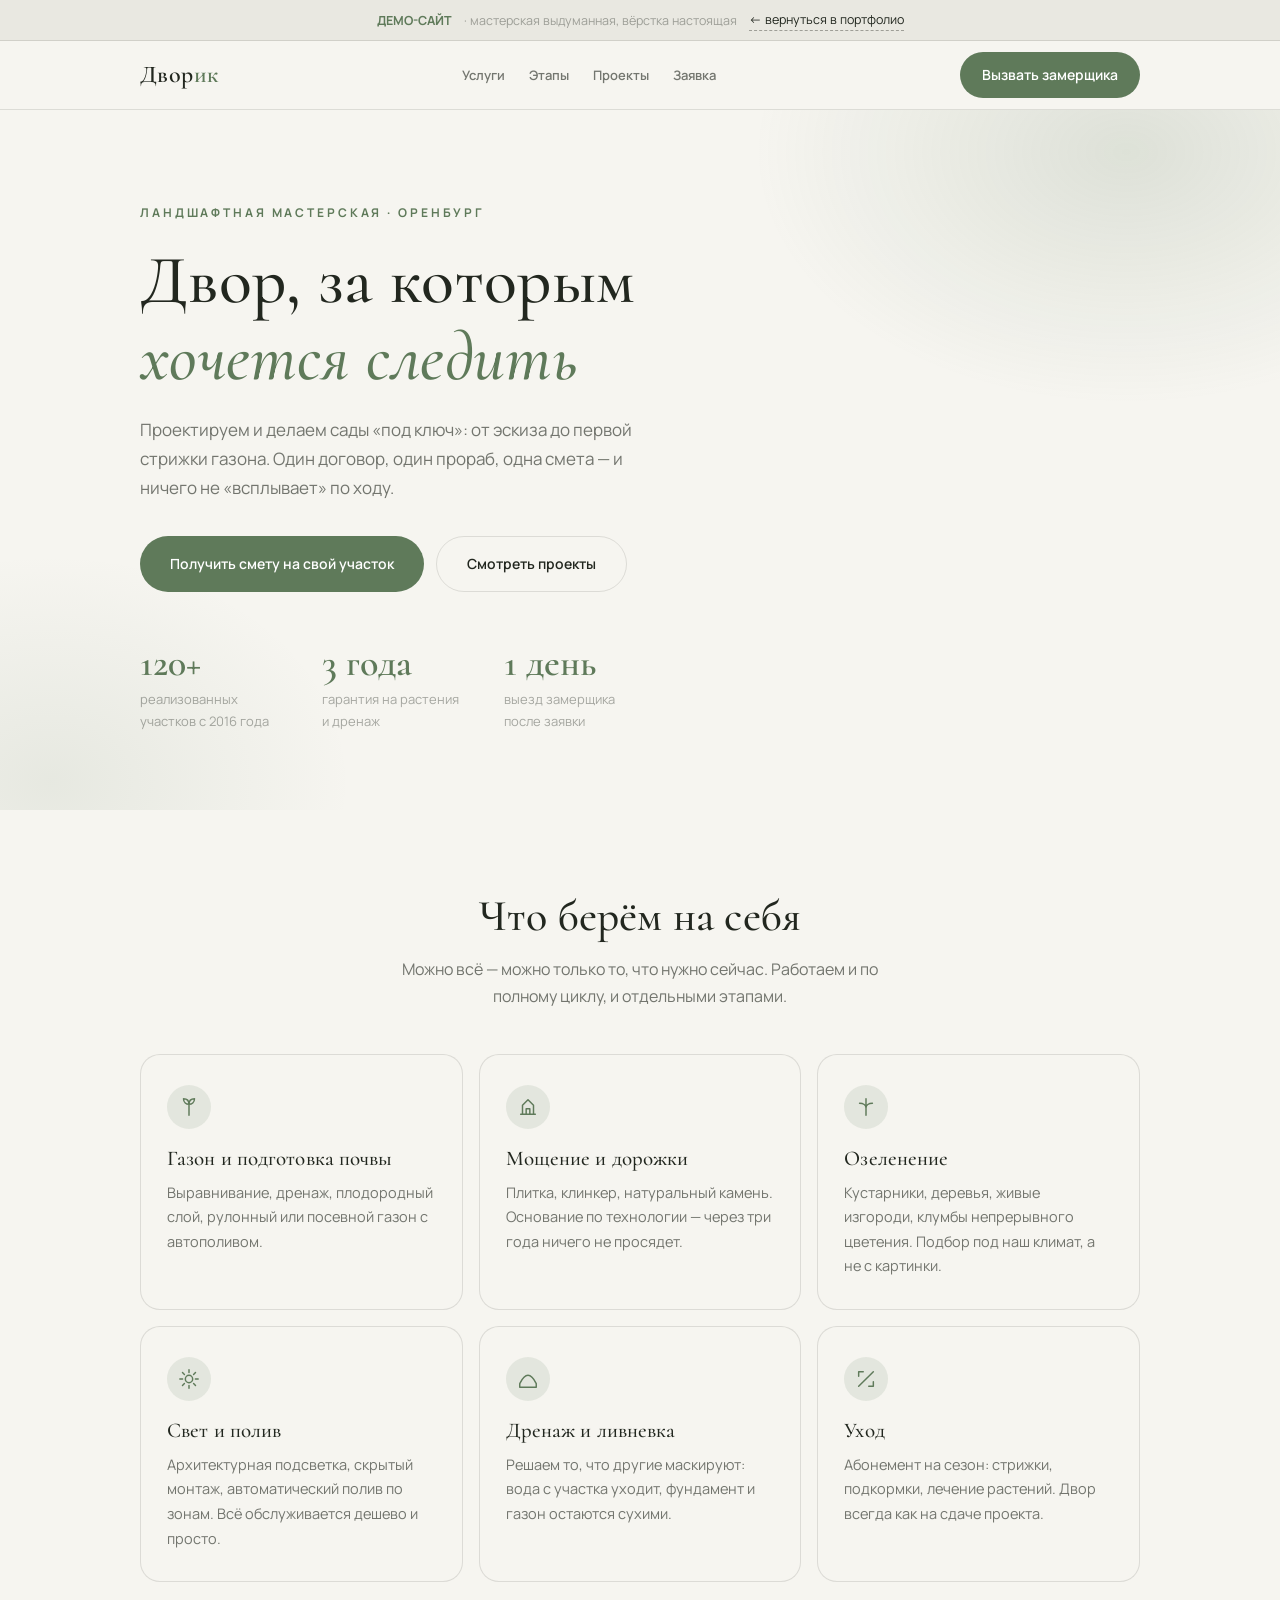
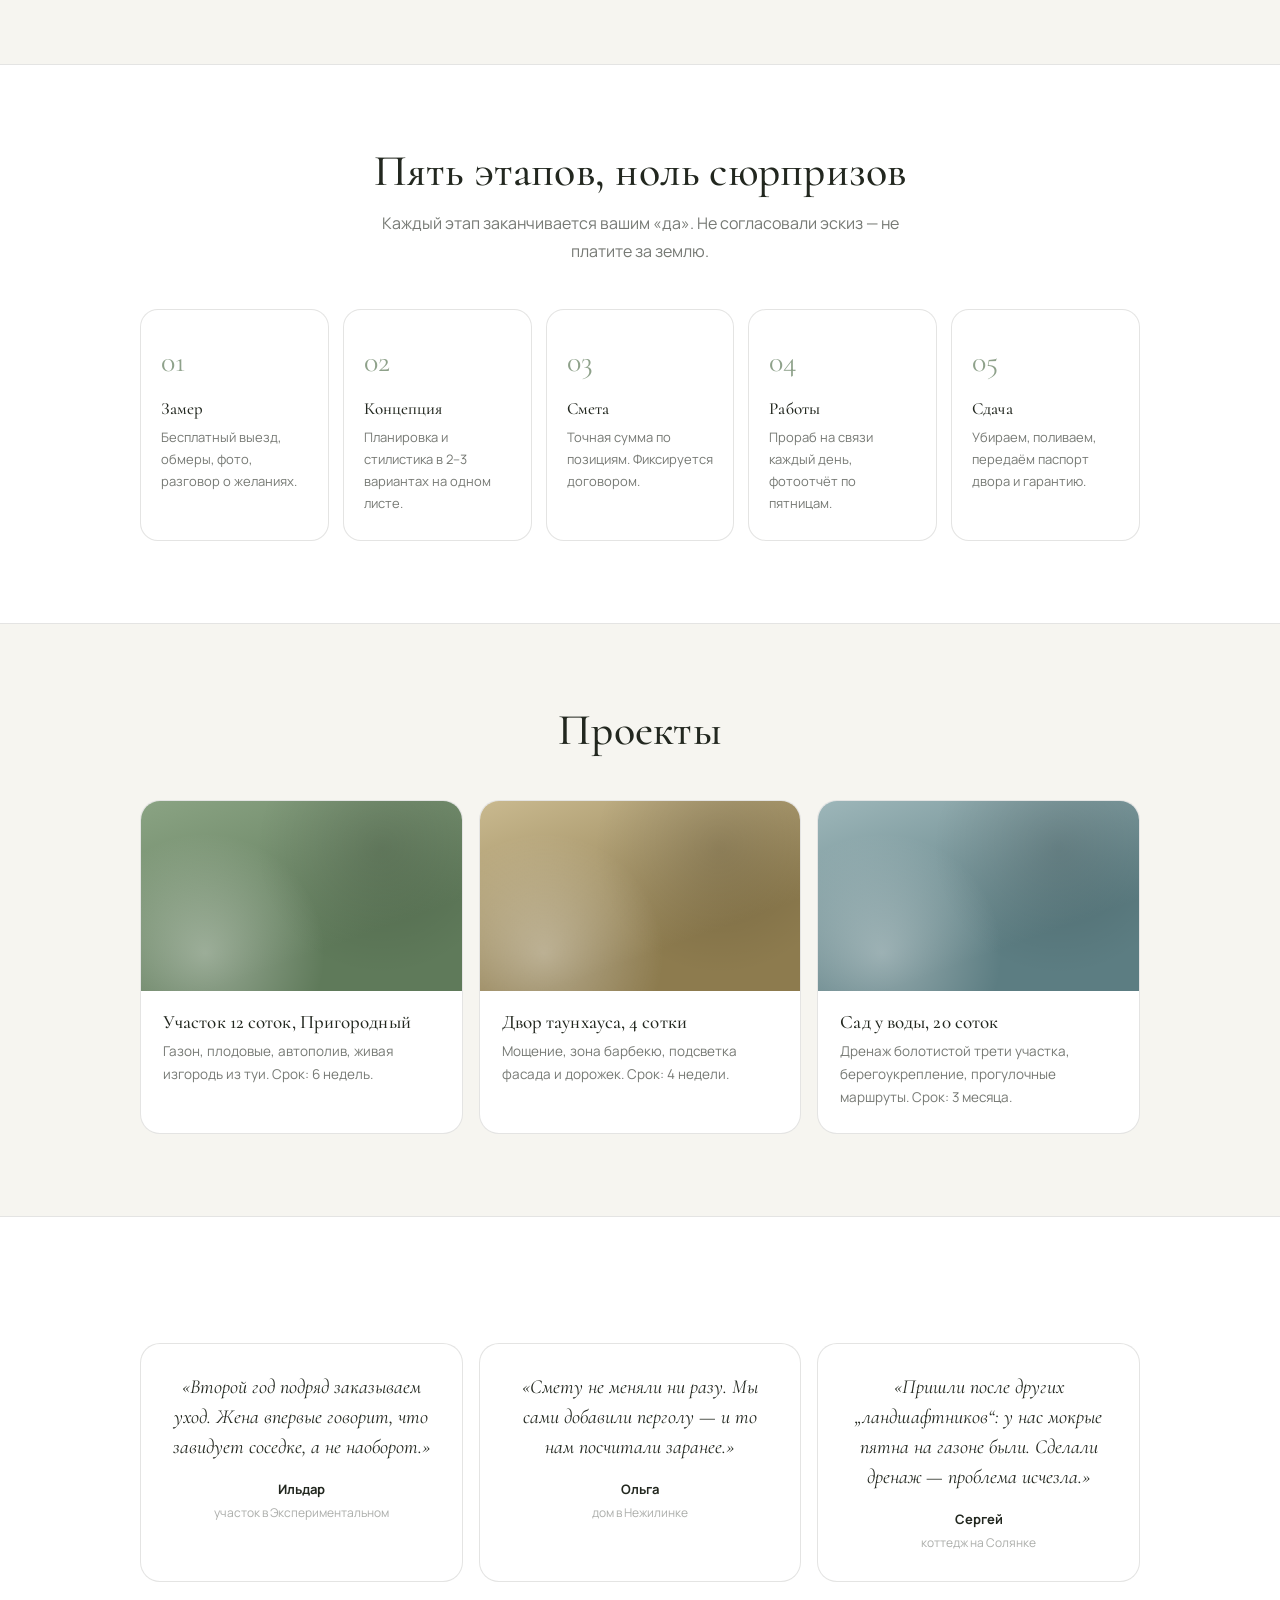
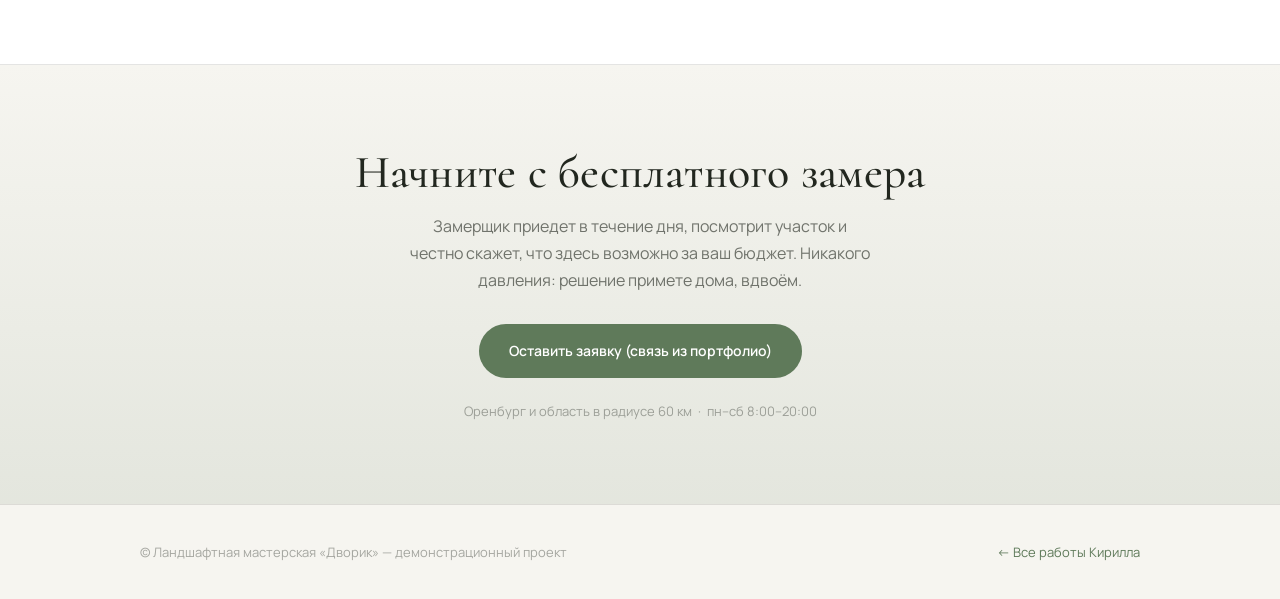
==== works/dvorik.html @ d79b5a05 "task snapshot 0f3f979b-32a8-49d9-9d72-2522999ba7c5" ====
<!DOCTYPE html>
<html lang="ru">
<head>
<meta charset="UTF-8">
<meta name="viewport" content="width=device-width, initial-scale=1, viewport-fit=cover">
<title>Ландшафтная мастерская «Дворик» — живое демо сайта | Кирилл Лукьяненко</title>
<meta name="robots" content="noindex, nofollow">
<link rel="icon" href="data:image/svg+xml,%3Csvg xmlns='http://www.w3.org/2000/svg' viewBox='0 0 64 64'%3E%3Crect width='64' height='64' rx='16' fill='%23f4f3ee'/%3E%3Ctext x='32' y='45' font-family='Georgia,serif' font-size='34' fill='%235f7a5a' text-anchor='middle'%3EД%3C/text%3E%3C/svg%3E">
<link rel="preconnect" href="https://fonts.googleapis.com">
<link rel="preconnect" href="https://fonts.gstatic.com" crossorigin>
<link href="https://fonts.googleapis.com/css2?family=Cormorant:wght@400;500;600&family=Manrope:wght@400;500;600;700&display=swap" rel="stylesheet">
<style>
:root{
  --bg:#f6f5f0; --bg2:#ffffff; --ink:#22271f; --mut:rgba(34,39,31,.62); --mut2:rgba(34,39,31,.38);
  --line:rgba(34,39,31,.12); --acc:#5f7a5a; --acc-d:#ffffff;
  --f-h:"Cormorant",Georgia,serif; --f-b:"Manrope",system-ui,sans-serif;
}
*,*::before,*::after{box-sizing:border-box}
html{scroll-behavior:smooth}
body{margin:0;background:var(--bg);color:var(--ink);font:16px/1.7 var(--f-b);-webkit-font-smoothing:antialiased;overflow-x:clip}
img,svg{display:block;max-width:100%}
a{color:inherit;text-decoration:none}
h1,h2,h3{margin:0;font-family:var(--f-h);font-weight:500;line-height:1.12;letter-spacing:.005em}
p{margin:0}
.wrap{max-width:1040px;margin:0 auto;padding:0 20px}
.demo-bar{position:sticky;top:0;z-index:50;display:flex;align-items:center;justify-content:center;gap:12px;flex-wrap:wrap;
  padding:9px 16px;background:#e9e8e1;border-bottom:1px solid var(--line);font-size:12.5px;color:var(--mut2)}
.demo-bar b{color:var(--acc);font-weight:700}
.demo-bar a{color:var(--ink);border-bottom:1px dashed var(--mut2)}
.demo-bar a:hover{color:var(--acc);border-color:var(--acc)}
.hdr{position:sticky;top:37px;z-index:40;background:rgba(246,245,240,.86);backdrop-filter:blur(14px);border-bottom:1px solid var(--line)}
.hdr-in{display:flex;align-items:center;justify-content:space-between;gap:16px;height:68px}
.logo{font-family:var(--f-h);font-size:24px;font-weight:600;letter-spacing:.02em}
.logo span{color:var(--acc)}
.hdr nav{display:flex;gap:24px;font-size:13px;font-weight:600;color:var(--mut)}
.hdr nav a{transition:color .2s}.hdr nav a:hover{color:var(--acc)}
.btn{display:inline-flex;align-items:center;justify-content:center;gap:8px;border-radius:100px;padding:15px 30px;font-weight:600;font-size:14px;
  transition:transform .2s,box-shadow .2s,background .2s,border-color .2s,color .2s}
.btn-acc{background:var(--acc);color:var(--acc-d)}
.btn-acc:hover{transform:translateY(-2px);box-shadow:0 16px 36px -16px rgba(95,122,90,.6)}
.btn-out{border:1px solid var(--line);color:var(--ink);background:transparent}
.btn-out:hover{border-color:var(--acc);color:var(--acc)}
.hero{padding:88px 0 78px;position:relative;overflow:hidden;
  background:radial-gradient(620px 420px at 88% 6%,rgba(95,122,90,.16),transparent 60%),
             radial-gradient(500px 380px at 4% 96%,rgba(95,122,90,.10),transparent 60%)}
.hero .kicker{font-size:12px;letter-spacing:.24em;text-transform:uppercase;color:var(--acc);font-weight:700}
.hero h1{font-size:clamp(36px,6.6vw,68px);margin-top:18px;max-width:16ch}
.hero h1 em{font-style:italic;color:var(--acc)}
.hero p{color:var(--mut);margin-top:20px;max-width:50ch;font-size:17px}
.hero-actions{display:flex;gap:12px;flex-wrap:wrap;margin-top:34px}
.stats{display:flex;gap:38px;flex-wrap:wrap;margin-top:52px}
.stat b{display:block;font-family:var(--f-h);font-size:38px;font-weight:600;color:var(--acc);line-height:1}
.stat span{display:block;font-size:13px;color:var(--mut2);margin-top:6px;max-width:18ch}
section{padding:82px 0}
.alt{background:var(--bg2);border-top:1px solid var(--line);border-bottom:1px solid var(--line)}
.sec-t{font-size:clamp(28px,4.6vw,44px);text-align:center}
.sec-sub{color:var(--mut);margin:14px auto 0;max-width:52ch;text-align:center}
.grid{display:grid;gap:16px;margin-top:44px}
.g3{grid-template-columns:repeat(3,1fr)}
.g2{grid-template-columns:repeat(2,1fr)}
.card{background:var(--bg);border:1px solid var(--line);border-radius:20px;padding:30px 26px;transition:transform .3s,border-color .3s,box-shadow .3s}
.alt .card{background:var(--bg2);border:1px solid var(--line)}
.card:hover{transform:translateY(-4px);border-color:rgba(95,122,90,.5);box-shadow:0 24px 50px -34px rgba(34,39,31,.35)}
.leaf{width:44px;height:44px;border-radius:50%;display:grid;place-items:center;background:rgba(95,122,90,.12);margin-bottom:18px}
.leaf svg{width:22px;height:22px;stroke:var(--acc);fill:none;stroke-width:1.6;stroke-linecap:round;stroke-linejoin:round}
.card h3{font-size:21px}
.card p{color:var(--mut);font-size:14.5px;margin-top:10px}
.steps{display:grid;grid-template-columns:repeat(5,1fr);gap:14px;margin-top:44px}
.stp{position:relative;padding:26px 20px;background:var(--bg2);border:1px solid var(--line);border-radius:18px;transition:transform .3s,border-color .3s}
.stp:hover{transform:translateY(-4px);border-color:rgba(95,122,90,.5)}
.stp i{font-style:normal;font-family:var(--f-h);font-size:30px;color:var(--acc);opacity:.7}
.stp h3{font-size:17px;margin-top:12px}
.stp p{font-size:13px;color:var(--mut);margin-top:8px}
.proj{border-radius:20px;overflow:hidden;border:1px solid var(--line);background:var(--bg2);transition:transform .35s cubic-bezier(.2,.7,.2,1),box-shadow .35s}
.proj:hover{transform:translateY(-6px);box-shadow:0 30px 60px -36px rgba(34,39,31,.4)}
.proj .ph{height:190px;position:relative}
.ph1{background:linear-gradient(160deg,#8aa383,#5f7a5a 70%)}
.ph2{background:linear-gradient(160deg,#c9b98f,#8d7b4e 70%)}
.ph3{background:linear-gradient(160deg,#9db6b9,#5c7d82 70%)}
.ph::after{content:"";position:absolute;inset:0;background:
  radial-gradient(circle at 20% 80%,rgba(255,255,255,.35),transparent 40%),
  radial-gradient(circle at 75% 25%,rgba(0,0,0,.14),transparent 45%)}
.proj .txt{padding:20px 22px 24px}
.proj h3{font-size:19px}
.proj p{color:var(--mut);font-size:13.5px;margin-top:8px}
.quote{background:var(--bg2);border:1px solid var(--line);border-radius:20px;padding:28px;text-align:center}
.quote p{font-family:var(--f-h);font-size:20px;font-style:italic;line-height:1.5}
.quote b{display:block;margin-top:16px;font-size:13px;font-family:var(--f-b)}
.quote span{display:block;font-size:12px;color:var(--mut2);margin-top:3px}
.cta{text-align:center;background:linear-gradient(180deg,var(--bg),rgba(95,122,90,.12))}
.cta h2{font-size:clamp(28px,5vw,46px)}
.cta p{color:var(--mut);margin:14px auto 0;max-width:46ch}
.cta .btn{margin-top:30px}
.ftr{border-top:1px solid var(--line);padding:36px 0;font-size:13px;color:var(--mut2)}
.ftr-in{display:flex;gap:16px;flex-wrap:wrap;justify-content:space-between;align-items:center}
.rv{opacity:0;transform:translateY(22px);transition:opacity .7s ease,transform .7s cubic-bezier(.2,.7,.2,1)}
.rv.in{opacity:1;transform:none}
@media (max-width:960px){.g3,.steps{grid-template-columns:1fr 1fr}.hdr nav{display:none}}
@media (max-width:620px){.g3,.g2,.steps,.masters{grid-template-columns:1fr}section{padding:58px 0}.btn{width:100%}.hero{padding:58px 0 52px}.stats{gap:24px}}
@media (prefers-reduced-motion:reduce){html{scroll-behavior:auto}.rv{opacity:1;transform:none}}
</style>
</head>
<body>

<div class="demo-bar"><b>ДЕМО-САЙТ</b> · мастерская выдуманная, вёрстка настоящая <a href="../index.html#works">← вернуться в портфолио</a></div>

<header class="hdr">
  <div class="wrap hdr-in">
    <a class="logo" href="#top">Двор<span>ик</span></a>
    <nav>
      <a href="#services">Услуги</a><a href="#how">Этапы</a><a href="#works">Проекты</a><a href="#book">Заявка</a>
    </nav>
    <a class="btn btn-acc" style="padding:11px 22px" href="#book">Вызвать замерщика</a>
  </div>
</header>

<main id="top">
<section class="hero">
  <div class="wrap">
    <span class="kicker rv">Ландшафтная мастерская · Оренбург</span>
    <h1 class="rv rv-d1">Двор, за которым <em>хочется следить</em></h1>
    <p class="rv rv-d2">Проектируем и делаем сады «под ключ»: от эскиза до первой стрижки газона. Один договор, один прораб, одна смета — и ничего не «всплывает» по ходу.</p>
    <div class="hero-actions rv rv-d3">
      <a class="btn btn-acc" href="#book">Получить смету на свой участок</a>
      <a class="btn btn-out" href="#works">Смотреть проекты</a>
    </div>
    <div class="stats rv rv-d3">
      <div class="stat"><b>120+</b><span>реализованных участков с 2016 года</span></div>
      <div class="stat"><b>3 года</b><span>гарантия на растения и дренаж</span></div>
      <div class="stat"><b>1 день</b><span>выезд замерщика после заявки</span></div>
    </div>
  </div>
</section>

<section id="services">
  <div class="wrap">
    <h2 class="sec-t rv">Что берём на себя</h2>
    <p class="sec-sub rv">Можно всё — можно только то, что нужно сейчас. Работаем и по полному циклу, и отдельными этапами.</p>
    <div class="grid g3">
      <div class="card rv"><span class="leaf"><svg viewBox="0 0 24 24"><path d="M12 21V9m0 0c-3 0-6-2-6-6 4 0 6 2 6 6zm0 0c0-4 2-6 6-6 0 4-3 6-6 6z"/></svg></span><h3>Газон и подготовка почвы</h3><p>Выравнивание, дренаж, плодородный слой, рулонный или посевной газон с автополивом.</p></div>
      <div class="card rv rv-d1"><span class="leaf"><svg viewBox="0 0 24 24"><path d="M4 20h16M6 20V10l6-6 6 6v10M10 20v-6h4v6"/></svg></span><h3>Мощение и дорожки</h3><p>Плитка, клинкер, натуральный камень. Основание по технологии — через три года ничего не просядет.</p></div>
      <div class="card rv rv-d2"><span class="leaf"><svg viewBox="0 0 24 24"><path d="M12 3v18M5 8c4 0 7 2 7 5M19 8c-4 0-7 2-7 5"/></svg></span><h3>Озеленение</h3><p>Кустарники, деревья, живые изгороди, клумбы непрерывного цветения. Подбор под наш климат, а не с картинки.</p></div>
      <div class="card rv"><span class="leaf"><svg viewBox="0 0 24 24"><circle cx="12" cy="12" r="4"/><path d="M12 2v3M12 19v3M2 12h3M19 12h3M4.9 4.9l2.1 2.1M17 17l2.1 2.1M19.1 4.9 17 7M7 17l-2.1 2.1"/></svg></span><h3>Свет и полив</h3><p>Архитектурная подсветка, скрытый монтаж, автоматический полив по зонам. Всё обслуживается дешево и просто.</p></div>
      <div class="card rv rv-d1"><span class="leaf"><svg viewBox="0 0 24 24"><path d="M3 17c3-6 6-9 9-9s6 3 9 9M3 17v4h18v-4"/></svg></span><h3>Дренаж и ливневка</h3><p>Решаем то, что другие маскируют: вода с участка уходит, фундамент и газон остаются сухими.</p></div>
      <div class="card rv rv-d2"><span class="leaf"><svg viewBox="0 0 24 24"><path d="M4 20 20 4M9 4H4v5M15 20h5v-5"/></svg></span><h3>Уход</h3><p>Абонемент на сезон: стрижки, подкормки, лечение растений. Двор всегда как на сдаче проекта.</p></div>
    </div>
  </div>
</section>

<section id="how" class="alt">
  <div class="wrap">
    <h2 class="sec-t rv">Пять этапов, ноль сюрпризов</h2>
    <p class="sec-sub rv">Каждый этап заканчивается вашим «да». Не согласовали эскиз — не платите за землю.</p>
    <div class="steps">
      <div class="stp rv"><i>01</i><h3>Замер</h3><p>Бесплатный выезд, обмеры, фото, разговор о желаниях.</p></div>
      <div class="stp rv rv-d1"><i>02</i><h3>Концепция</h3><p>Планировка и стилистика в 2–3 вариантах на одном листе.</p></div>
      <div class="stp rv rv-d2"><i>03</i><h3>Смета</h3><p>Точная сумма по позициям. Фиксируется договором.</p></div>
      <div class="stp rv rv-d3"><i>04</i><h3>Работы</h3><p>Прораб на связи каждый день, фотоотчёт по пятницам.</p></div>
      <div class="stp rv rv-d3"><i>05</i><h3>Сдача</h3><p>Убираем, поливаем, передаём паспорт двора и гарантию.</p></div>
    </div>
  </div>
</section>

<section id="works">
  <div class="wrap">
    <h2 class="sec-t rv">Проекты</h2>
    <div class="grid g3">
      <div class="proj rv"><div class="ph ph1"></div><div class="txt"><h3>Участок 12 соток, Пригородный</h3><p>Газон, плодовые, автополив, живая изгородь из туи. Срок: 6 недель.</p></div></div>
      <div class="proj rv rv-d1"><div class="ph ph2"></div><div class="txt"><h3>Двор таунхауса, 4 сотки</h3><p>Мощение, зона барбекю, подсветка фасада и дорожек. Срок: 4 недели.</p></div></div>
      <div class="proj rv rv-d2"><div class="ph ph3"></div><div class="txt"><h3>Сад у воды, 20 соток</h3><p>Дренаж болотистой трети участка, берегоукрепление, прогулочные маршруты. Срок: 3 месяца.</p></div></div>
    </div>
  </div>
</section>

<section class="alt">
  <div class="wrap">
    <div class="grid g3">
      <div class="quote rv"><p>«Второй год подряд заказываем уход. Жена впервые говорит, что завидует соседке, а не наоборот.»</p><b>Ильдар</b><span>участок в Экспериментальном</span></div>
      <div class="quote rv rv-d1"><p>«Смету не меняли ни разу. Мы сами добавили перголу — и то нам посчитали заранее.»</p><b>Ольга</b><span>дом в Нежилинке</span></div>
      <div class="quote rv rv-d2"><p>«Пришли после других „ландшафтников“: у нас мокрые пятна на газоне были. Сделали дренаж — проблема исчезла.»</p><b>Сергей</b><span>коттедж на Солянке</span></div>
    </div>
  </div>
</section>

<section class="cta" id="book">
  <div class="wrap">
    <h2 class="rv">Начните с бесплатного замера</h2>
    <p class="rv rv-d1">Замерщик приедет в течение дня, посмотрит участок и честно скажет, что здесь возможно за ваш бюджет. Никакого давления: решение примете дома, вдвоём.</p>
    <div class="rv rv-d2"><a class="btn btn-acc" href="../index.html#contact">Оставить заявку (связь из портфолио)</a></div>
    <p class="rv rv-d3" style="margin-top:22px;font-size:13px;color:var(--mut2)">Оренбург и область в радиусе 60 км &nbsp;·&nbsp; пн–сб 8:00–20:00</p>
  </div>
</section>
</main>

<footer class="ftr">
  <div class="wrap ftr-in">
    <span>© Ландшафтная мастерская «Дворик» — демонстрационный проект</span>
    <a href="../index.html#works" style="color:var(--acc)">← Все работы Кирилла</a>
  </div>
</footer>

<script>
(function(){
  var items=document.querySelectorAll('.rv');
  if(!('IntersectionObserver' in window)){items.forEach(function(el){el.classList.add('in')});return;}
  var io=new IntersectionObserver(function(es){es.forEach(function(e){if(e.isIntersecting){e.target.classList.add('in');io.unobserve(e.target)}})},{threshold:.1,rootMargin:'0px 0px -40px 0px'});
  items.forEach(function(el){io.observe(el)});
})();
</script>
</body>
</html>
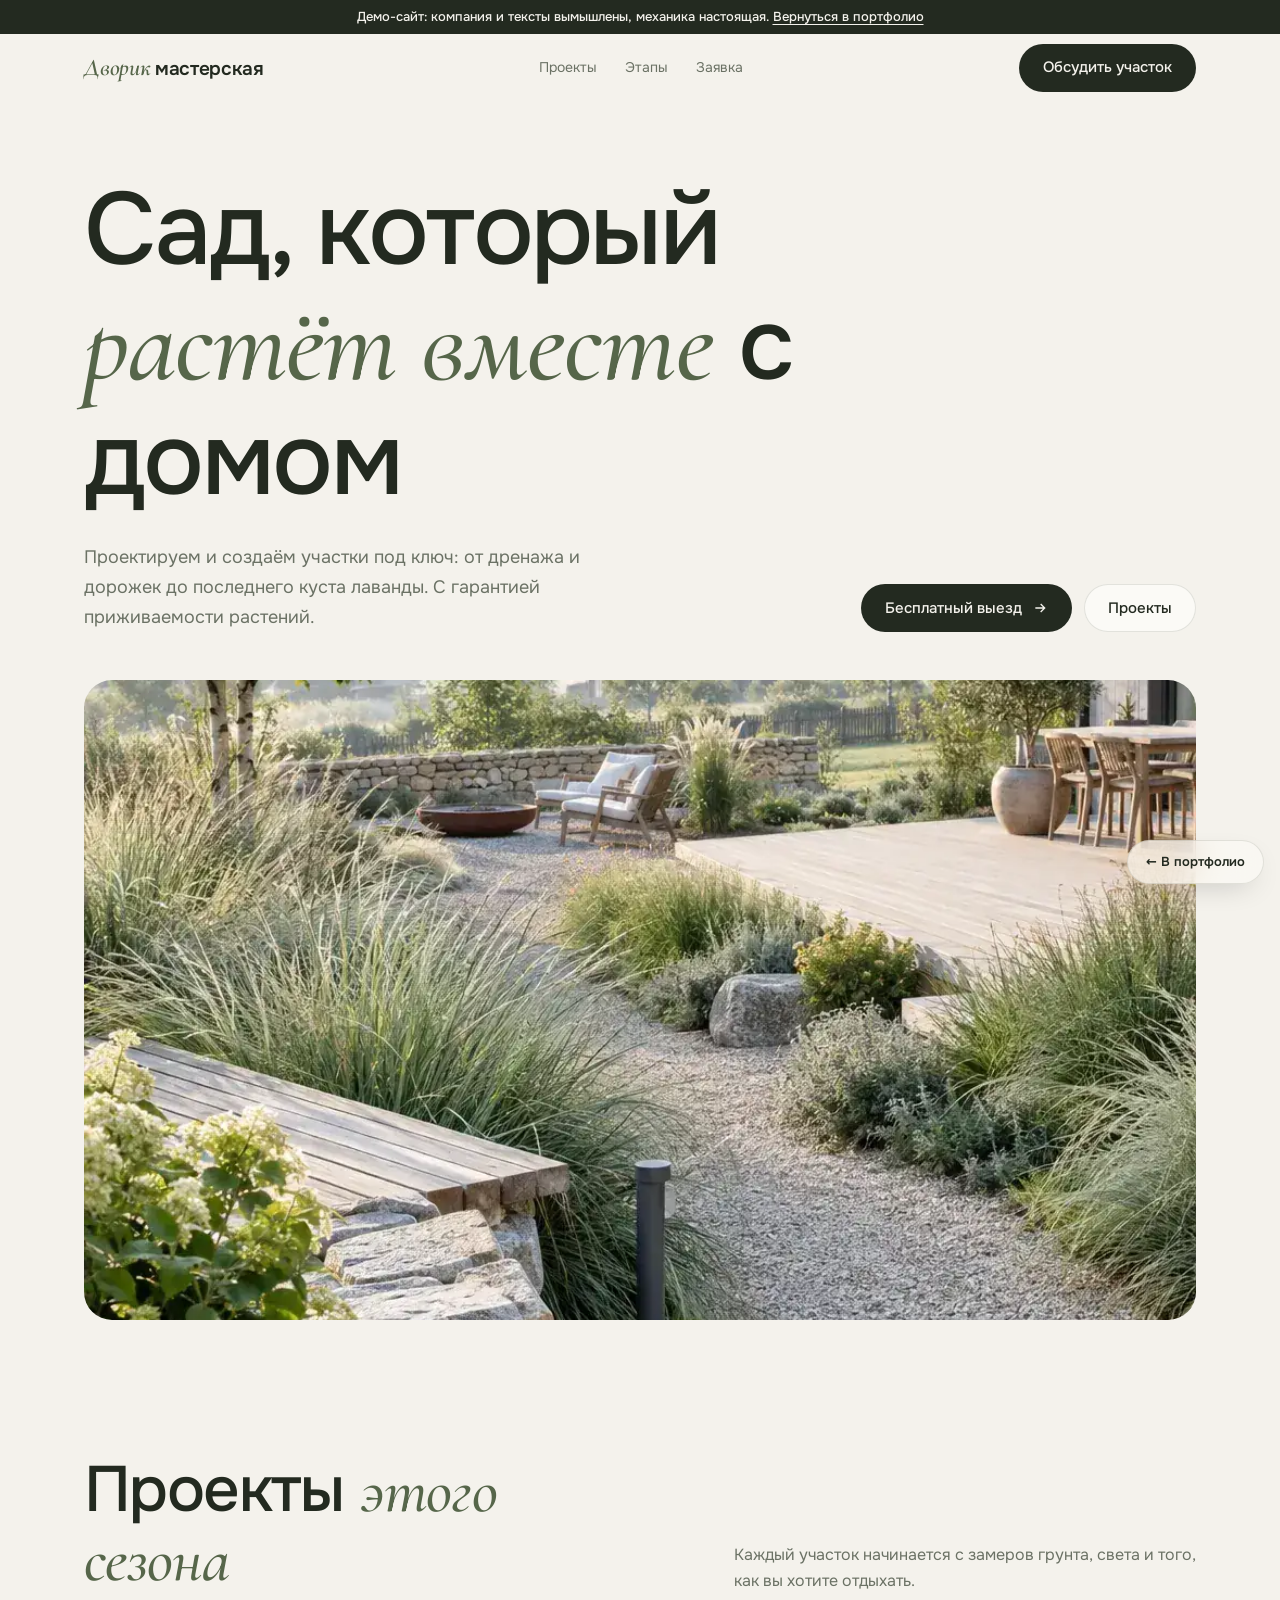
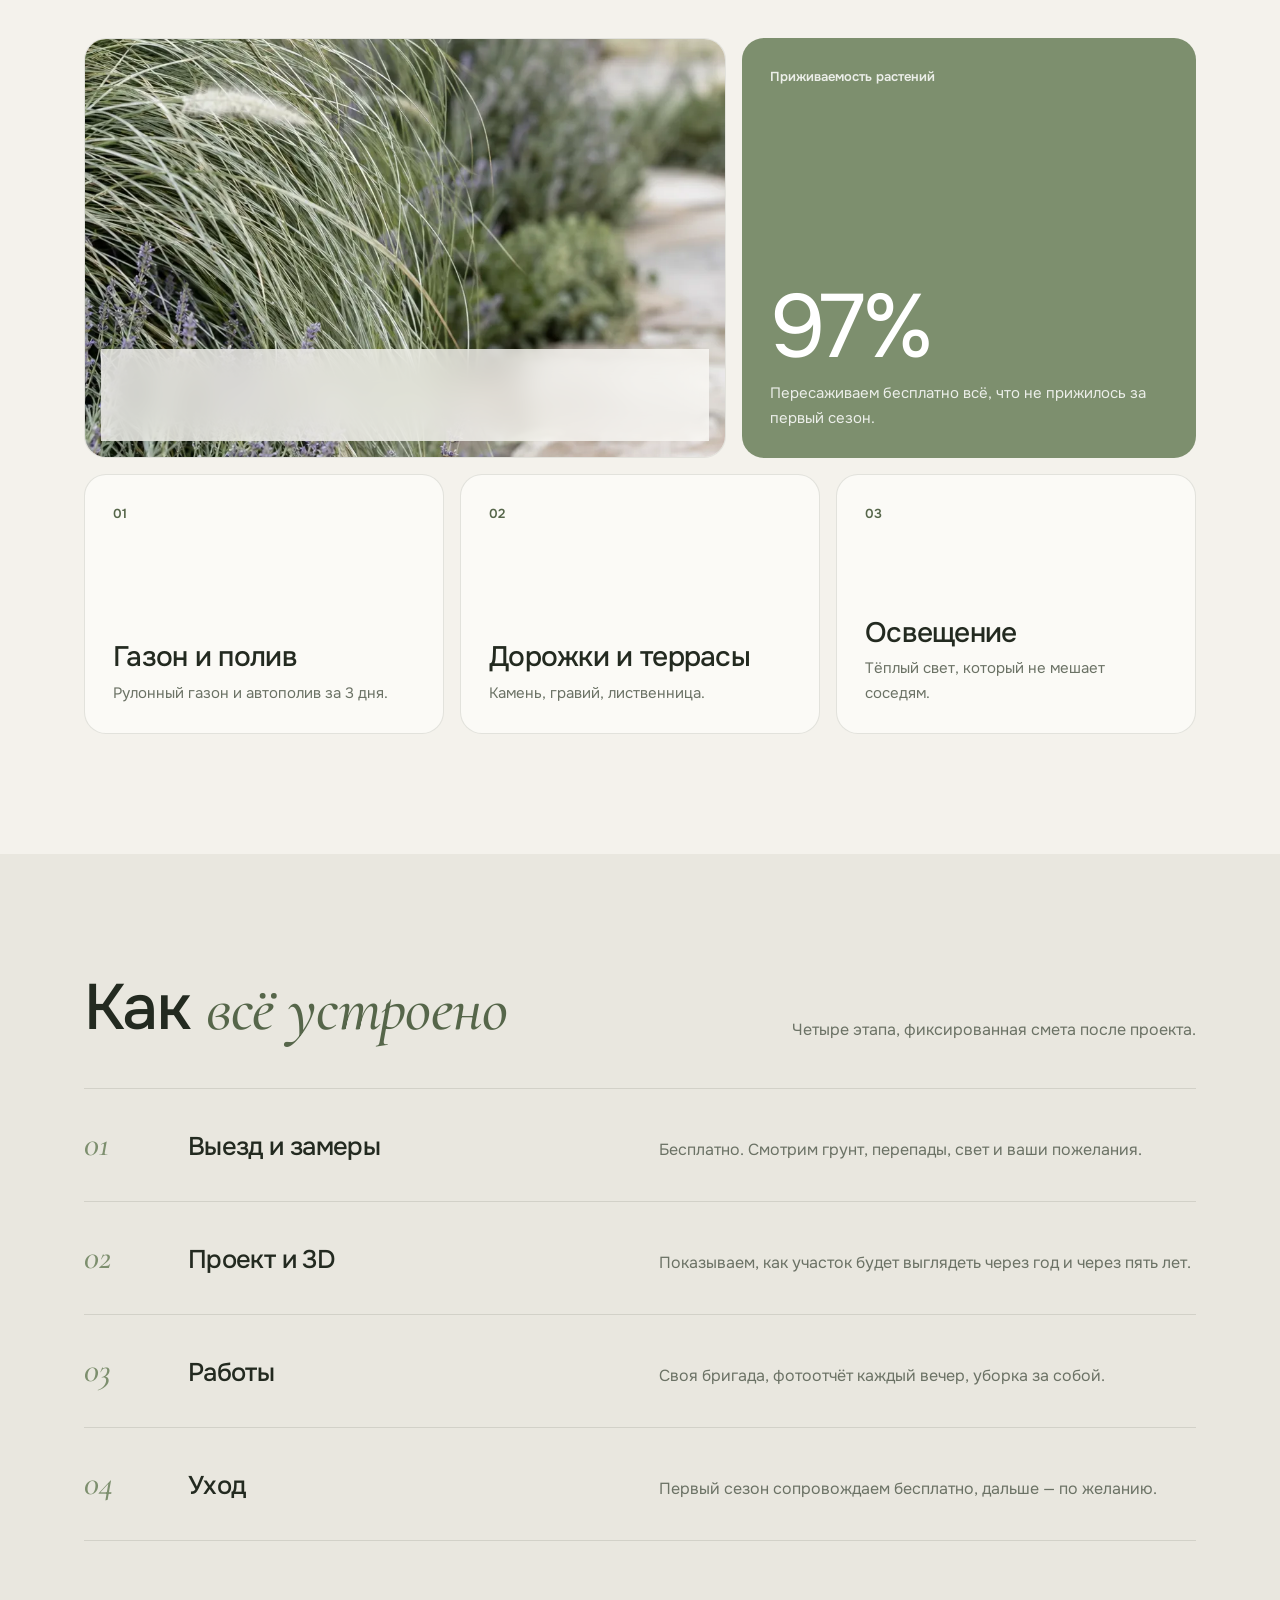
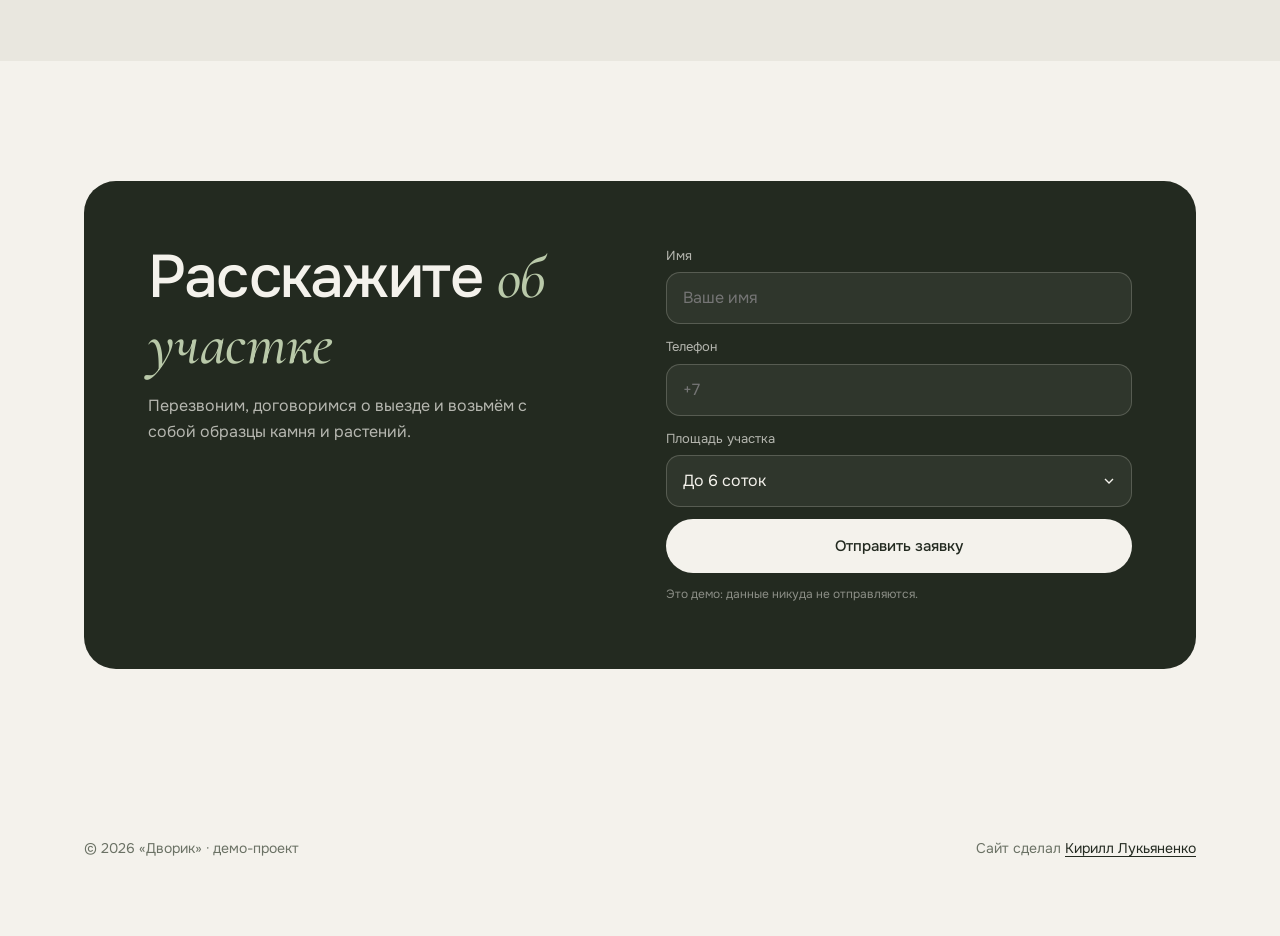
==== commit 707045cf: "Новая версия сайта-портфолио" ====
--- a/works/dvorik.html
+++ b/works/dvorik.html
@@ -1,211 +1,190 @@
-<!DOCTYPE html>
+<!doctype html>
 <html lang="ru">
 <head>
-<meta charset="UTF-8">
+<meta charset="utf-8">
 <meta name="viewport" content="width=device-width, initial-scale=1, viewport-fit=cover">
-<title>Ландшафтная мастерская «Дворик» — живое демо сайта | Кирилл Лукьяненко</title>
-<meta name="robots" content="noindex, nofollow">
-<link rel="icon" href="data:image/svg+xml,%3Csvg xmlns='http://www.w3.org/2000/svg' viewBox='0 0 64 64'%3E%3Crect width='64' height='64' rx='16' fill='%23f4f3ee'/%3E%3Ctext x='32' y='45' font-family='Georgia,serif' font-size='34' fill='%235f7a5a' text-anchor='middle'%3EД%3C/text%3E%3C/svg%3E">
-<link rel="preconnect" href="https://fonts.googleapis.com">
-<link rel="preconnect" href="https://fonts.gstatic.com" crossorigin>
-<link href="https://fonts.googleapis.com/css2?family=Cormorant:wght@400;500;600&family=Manrope:wght@400;500;600;700&display=swap" rel="stylesheet">
+<title>Ландшафтная мастерская «Дворик» — демо-сайт</title>
+<meta name="description" content="Демонстрационный сайт ландшафтной мастерской. Компания вымышлена, сайт сделан для портфолио.">
+<meta name="robots" content="noindex">
+<meta name="theme-color" content="#f4f2ec">
+<link rel="icon" href="data:image/svg+xml,%3Csvg xmlns='http://www.w3.org/2000/svg' viewBox='0 0 64 64'%3E%3Crect width='64' height='64' rx='20' fill='%237d8f6e'/%3E%3Ctext x='32' y='45' font-family='Georgia,serif' font-style='italic' font-size='36' fill='%23fff' text-anchor='middle'%3EД%3C/text%3E%3C/svg%3E">
+<link rel="preload" href="../fonts/corm-cyr.woff2" as="font" type="font/woff2" crossorigin>
 <style>
-:root{
-  --bg:#f6f5f0; --bg2:#ffffff; --ink:#22271f; --mut:rgba(34,39,31,.62); --mut2:rgba(34,39,31,.38);
-  --line:rgba(34,39,31,.12); --acc:#5f7a5a; --acc-d:#ffffff;
-  --f-h:"Cormorant",Georgia,serif; --f-b:"Manrope",system-ui,sans-serif;
-}
+@font-face{font-family:Corm;src:url(../fonts/corm-cyr.woff2) format("woff2");font-style:italic;font-weight:500 600;font-display:swap;unicode-range:U+0301,U+0400-045F,U+0490-0491,U+04B0-04B1,U+2116}
+@font-face{font-family:Corm;src:url(../fonts/corm-lat.woff2) format("woff2");font-style:italic;font-weight:500 600;font-display:swap;unicode-range:U+0000-00FF,U+0131,U+0152-0153,U+02BB-02BC,U+02C6,U+02DA,U+02DC,U+2000-206F,U+20AC,U+2122,U+2191,U+2193,U+2212,U+2215,U+FEFF,U+FFFD}
+@font-face{font-family:Onest;src:url(../fonts/onest-cyr.woff2) format("woff2");font-weight:300 800;font-display:swap;unicode-range:U+0301,U+0400-045F,U+0490-0491,U+04B0-04B1,U+2116}
+@font-face{font-family:Onest;src:url(../fonts/onest-lat.woff2) format("woff2");font-weight:300 800;font-display:swap;unicode-range:U+0000-00FF,U+0131,U+0152-0153,U+02BB-02BC,U+02C6,U+02DA,U+02DC,U+2000-206F,U+20AC,U+2122,U+2191,U+2193,U+2212,U+2215,U+FEFF,U+FFFD}
+:root{--bg:#f4f2ec;--bg2:#e9e7df;--card:#fbfaf6;--line:rgba(40,48,36,.12);--ink:#232a20;--mut:#6b7265;--sage:#7d8f6e;--sage-d:#56664a;--ease:cubic-bezier(.22,1,.36,1);--pad:clamp(18px,5vw,64px)}
 *,*::before,*::after{box-sizing:border-box}
-html{scroll-behavior:smooth}
-body{margin:0;background:var(--bg);color:var(--ink);font:16px/1.7 var(--f-b);-webkit-font-smoothing:antialiased;overflow-x:clip}
-img,svg{display:block;max-width:100%}
+html{-webkit-text-size-adjust:100%;text-size-adjust:100%;scroll-behavior:smooth;scroll-padding-top:80px}
+body{margin:0;background:var(--bg);color:var(--ink);font:400 16px/1.65 Onest,system-ui,-apple-system,"Segoe UI",Roboto,sans-serif;overflow-x:hidden;-webkit-font-smoothing:antialiased}
+img{max-width:100%;display:block}
 a{color:inherit;text-decoration:none}
-h1,h2,h3{margin:0;font-family:var(--f-h);font-weight:500;line-height:1.12;letter-spacing:.005em}
-p{margin:0}
-.wrap{max-width:1040px;margin:0 auto;padding:0 20px}
-.demo-bar{position:sticky;top:0;z-index:50;display:flex;align-items:center;justify-content:center;gap:12px;flex-wrap:wrap;
-  padding:9px 16px;background:#e9e8e1;border-bottom:1px solid var(--line);font-size:12.5px;color:var(--mut2)}
-.demo-bar b{color:var(--acc);font-weight:700}
-.demo-bar a{color:var(--ink);border-bottom:1px dashed var(--mut2)}
-.demo-bar a:hover{color:var(--acc);border-color:var(--acc)}
-.hdr{position:sticky;top:37px;z-index:40;background:rgba(246,245,240,.86);backdrop-filter:blur(14px);border-bottom:1px solid var(--line)}
-.hdr-in{display:flex;align-items:center;justify-content:space-between;gap:16px;height:68px}
-.logo{font-family:var(--f-h);font-size:24px;font-weight:600;letter-spacing:.02em}
-.logo span{color:var(--acc)}
-.hdr nav{display:flex;gap:24px;font-size:13px;font-weight:600;color:var(--mut)}
-.hdr nav a{transition:color .2s}.hdr nav a:hover{color:var(--acc)}
-.btn{display:inline-flex;align-items:center;justify-content:center;gap:8px;border-radius:100px;padding:15px 30px;font-weight:600;font-size:14px;
-  transition:transform .2s,box-shadow .2s,background .2s,border-color .2s,color .2s}
-.btn-acc{background:var(--acc);color:var(--acc-d)}
-.btn-acc:hover{transform:translateY(-2px);box-shadow:0 16px 36px -16px rgba(95,122,90,.6)}
-.btn-out{border:1px solid var(--line);color:var(--ink);background:transparent}
-.btn-out:hover{border-color:var(--acc);color:var(--acc)}
-.hero{padding:88px 0 78px;position:relative;overflow:hidden;
-  background:radial-gradient(620px 420px at 88% 6%,rgba(95,122,90,.16),transparent 60%),
-             radial-gradient(500px 380px at 4% 96%,rgba(95,122,90,.10),transparent 60%)}
-.hero .kicker{font-size:12px;letter-spacing:.24em;text-transform:uppercase;color:var(--acc);font-weight:700}
-.hero h1{font-size:clamp(36px,6.6vw,68px);margin-top:18px;max-width:16ch}
-.hero h1 em{font-style:italic;color:var(--acc)}
-.hero p{color:var(--mut);margin-top:20px;max-width:50ch;font-size:17px}
-.hero-actions{display:flex;gap:12px;flex-wrap:wrap;margin-top:34px}
-.stats{display:flex;gap:38px;flex-wrap:wrap;margin-top:52px}
-.stat b{display:block;font-family:var(--f-h);font-size:38px;font-weight:600;color:var(--acc);line-height:1}
-.stat span{display:block;font-size:13px;color:var(--mut2);margin-top:6px;max-width:18ch}
-section{padding:82px 0}
-.alt{background:var(--bg2);border-top:1px solid var(--line);border-bottom:1px solid var(--line)}
-.sec-t{font-size:clamp(28px,4.6vw,44px);text-align:center}
-.sec-sub{color:var(--mut);margin:14px auto 0;max-width:52ch;text-align:center}
-.grid{display:grid;gap:16px;margin-top:44px}
-.g3{grid-template-columns:repeat(3,1fr)}
-.g2{grid-template-columns:repeat(2,1fr)}
-.card{background:var(--bg);border:1px solid var(--line);border-radius:20px;padding:30px 26px;transition:transform .3s,border-color .3s,box-shadow .3s}
-.alt .card{background:var(--bg2);border:1px solid var(--line)}
-.card:hover{transform:translateY(-4px);border-color:rgba(95,122,90,.5);box-shadow:0 24px 50px -34px rgba(34,39,31,.35)}
-.leaf{width:44px;height:44px;border-radius:50%;display:grid;place-items:center;background:rgba(95,122,90,.12);margin-bottom:18px}
-.leaf svg{width:22px;height:22px;stroke:var(--acc);fill:none;stroke-width:1.6;stroke-linecap:round;stroke-linejoin:round}
-.card h3{font-size:21px}
-.card p{color:var(--mut);font-size:14.5px;margin-top:10px}
-.steps{display:grid;grid-template-columns:repeat(5,1fr);gap:14px;margin-top:44px}
-.stp{position:relative;padding:26px 20px;background:var(--bg2);border:1px solid var(--line);border-radius:18px;transition:transform .3s,border-color .3s}
-.stp:hover{transform:translateY(-4px);border-color:rgba(95,122,90,.5)}
-.stp i{font-style:normal;font-family:var(--f-h);font-size:30px;color:var(--acc);opacity:.7}
-.stp h3{font-size:17px;margin-top:12px}
-.stp p{font-size:13px;color:var(--mut);margin-top:8px}
-.proj{border-radius:20px;overflow:hidden;border:1px solid var(--line);background:var(--bg2);transition:transform .35s cubic-bezier(.2,.7,.2,1),box-shadow .35s}
-.proj:hover{transform:translateY(-6px);box-shadow:0 30px 60px -36px rgba(34,39,31,.4)}
-.proj .ph{height:190px;position:relative}
-.ph1{background:linear-gradient(160deg,#8aa383,#5f7a5a 70%)}
-.ph2{background:linear-gradient(160deg,#c9b98f,#8d7b4e 70%)}
-.ph3{background:linear-gradient(160deg,#9db6b9,#5c7d82 70%)}
-.ph::after{content:"";position:absolute;inset:0;background:
-  radial-gradient(circle at 20% 80%,rgba(255,255,255,.35),transparent 40%),
-  radial-gradient(circle at 75% 25%,rgba(0,0,0,.14),transparent 45%)}
-.proj .txt{padding:20px 22px 24px}
-.proj h3{font-size:19px}
-.proj p{color:var(--mut);font-size:13.5px;margin-top:8px}
-.quote{background:var(--bg2);border:1px solid var(--line);border-radius:20px;padding:28px;text-align:center}
-.quote p{font-family:var(--f-h);font-size:20px;font-style:italic;line-height:1.5}
-.quote b{display:block;margin-top:16px;font-size:13px;font-family:var(--f-b)}
-.quote span{display:block;font-size:12px;color:var(--mut2);margin-top:3px}
-.cta{text-align:center;background:linear-gradient(180deg,var(--bg),rgba(95,122,90,.12))}
-.cta h2{font-size:clamp(28px,5vw,46px)}
-.cta p{color:var(--mut);margin:14px auto 0;max-width:46ch}
-.cta .btn{margin-top:30px}
-.ftr{border-top:1px solid var(--line);padding:36px 0;font-size:13px;color:var(--mut2)}
-.ftr-in{display:flex;gap:16px;flex-wrap:wrap;justify-content:space-between;align-items:center}
-.rv{opacity:0;transform:translateY(22px);transition:opacity .7s ease,transform .7s cubic-bezier(.2,.7,.2,1)}
-.rv.in{opacity:1;transform:none}
-@media (max-width:960px){.g3,.steps{grid-template-columns:1fr 1fr}.hdr nav{display:none}}
-@media (max-width:620px){.g3,.g2,.steps,.masters{grid-template-columns:1fr}section{padding:58px 0}.btn{width:100%}.hero{padding:58px 0 52px}.stats{gap:24px}}
-@media (prefers-reduced-motion:reduce){html{scroll-behavior:auto}.rv{opacity:1;transform:none}}
+button,input,select{font:inherit;color:inherit}
+h1,h2,h3{font-weight:500;line-height:1.08;margin:0;letter-spacing:-.025em}
+.ser{font-family:Corm,Georgia,serif;font-style:italic;font-weight:500;color:var(--sage-d);letter-spacing:-.01em}
+.wrap{max-width:1240px;margin:0 auto;padding:0 var(--pad)}
+.js .rv{opacity:0;transform:translateY(22px);filter:blur(10px);transition:opacity .9s var(--ease),transform .9s var(--ease),filter .9s var(--ease)}
+.js .rv.in{opacity:1;transform:none;filter:none}
+:focus-visible{outline:2px solid var(--sage-d);outline-offset:3px}
+.demo-bar{background:var(--ink);color:var(--bg);font-size:13px;font-weight:500;text-align:center;padding:8px 14px;line-height:1.35}
+.demo-bar a{text-decoration:underline;text-underline-offset:3px}
+.head{position:sticky;top:0;z-index:50;transition:background .4s,border-color .4s;border-bottom:1px solid transparent}
+.head.scrolled{background:rgba(244,242,236,.8);-webkit-backdrop-filter:blur(14px) saturate(140%);backdrop-filter:blur(14px) saturate(140%);border-color:var(--line)}
+.head .wrap{display:flex;align-items:center;justify-content:space-between;height:68px;gap:16px}
+.logo{font-size:19px;font-weight:600;letter-spacing:-.02em}
+.logo .ser{font-size:24px;font-weight:600}
+.nav{display:flex;gap:28px;font-size:14px;color:var(--mut)}
+.nav a{transition:color .3s}
+@media (hover:hover){.nav a:hover{color:var(--ink)}}
+.btn{display:inline-flex;align-items:center;justify-content:center;gap:10px;min-height:48px;padding:0 24px;border-radius:999px;font-weight:500;font-size:15px;border:0;cursor:pointer;transition:transform .4s var(--ease),background .3s,box-shadow .4s;-webkit-tap-highlight-color:transparent}
+.btn-s{background:var(--ink);color:var(--bg)}
+.btn-l{background:var(--card);box-shadow:inset 0 0 0 1px var(--line)}
+@media (hover:hover){.btn-s:hover{background:var(--sage-d);transform:translateY(-2px)}.btn-l:hover{transform:translateY(-2px)}}
+.btn:active{transform:scale(.97)}
+.btn svg{transition:transform .4s var(--ease)}
+@media (hover:hover){.btn:hover svg{transform:translateX(3px)}}
+.burger{display:none;width:44px;height:44px;border:0;background:transparent;cursor:pointer;position:relative}
+.burger span{position:absolute;left:11px;right:11px;height:1.5px;background:var(--ink);transition:transform .4s var(--ease)}
+.burger span:nth-child(1){top:17px}.burger span:nth-child(2){top:26px}
+.menu-open .burger span:nth-child(1){transform:translateY(4.5px) rotate(45deg)}
+.menu-open .burger span:nth-child(2){transform:translateY(-4.5px) rotate(-45deg)}
+.mmenu{position:fixed;inset:0;z-index:40;background:rgba(244,242,236,.97);display:flex;flex-direction:column;justify-content:center;gap:6px;padding:0 var(--pad);opacity:0;visibility:hidden;transition:opacity .4s,visibility .4s}
+.mmenu a{font-size:36px;font-weight:500;letter-spacing:-.03em;padding:6px 0}
+.menu-open .mmenu{opacity:1;visibility:visible}
+.menu-open{overflow:hidden}
+@media (max-width:860px){.nav,.head .btn{display:none}.burger{display:block}}
+.hero{padding:clamp(32px,6vw,72px) 0 clamp(40px,6vw,72px)}
+.hero h1{font-size:clamp(44px,8vw,116px);max-width:13ch}
+.hero h1 .ser{font-size:1.08em}
+.hero-b{display:flex;justify-content:space-between;align-items:end;gap:24px;flex-wrap:wrap;margin-top:28px}
+.hero-b p{max-width:44ch;color:var(--mut);margin:0;font-size:clamp(16px,1.5vw,18px)}
+.row{display:flex;gap:12px;flex-wrap:wrap}
+.pic{margin-top:clamp(28px,4vw,48px);border-radius:28px;overflow:hidden;height:clamp(300px,58vw,640px)}
+.pic img{width:100%;height:100%;object-fit:cover;object-position:center 60%;transform:scale(1.06);transition:transform 1.8s var(--ease)}
+.pic.in img{transform:scale(1)}
+section{padding:clamp(64px,10vw,120px) 0}
+.sh{display:grid;grid-template-columns:1fr 1fr;gap:24px;align-items:end;margin-bottom:44px}
+.sh h2{font-size:clamp(34px,5vw,64px)}
+.sh p{color:var(--mut);margin:0;max-width:42ch;justify-self:end}
+@media (max-width:760px){.sh{grid-template-columns:1fr}.sh p{justify-self:start}}
+.grid{display:grid;grid-template-columns:repeat(12,1fr);gap:16px}
+.case{position:relative;border-radius:22px;overflow:hidden;background:var(--card);border:1px solid var(--line);padding:28px;display:flex;flex-direction:column;justify-content:space-between;min-height:260px;transition:transform .6s var(--ease),box-shadow .6s var(--ease)}
+@media (hover:hover){.case:hover{transform:translateY(-4px);box-shadow:0 30px 60px -30px rgba(35,42,32,.35)}}
+.case h3{font-size:clamp(22px,2.2vw,30px)}
+.case p{color:var(--mut);margin:8px 0 0;font-size:15px}
+.case .n{font-size:13px;color:var(--sage-d);font-weight:600}
+.c1{grid-column:span 7;padding:0;min-height:420px}
+.c1 img{width:100%;height:100%;object-fit:cover;position:absolute;inset:0}
+.c1 .cap{position:absolute;left:16px;right:16px;bottom:16px;background:rgba(251,250,246,.78);-webkit-backdrop-filter:blur(14px);backdrop-filter:blur(14px);border-radius:16px;padding:18px 20px}
+.c2{grid-column:span 5;background:var(--sage);color:#fff;border:0}
+.c2 p,.c2 .n{color:rgba(255,255,255,.85)}
+.c2 .big{font-size:clamp(56px,7vw,96px);letter-spacing:-.04em;line-height:1}
+.c3,.c4,.c5{grid-column:span 4}
+@media (max-width:860px){.c1,.c2,.c3,.c4,.c5{grid-column:1/-1}.c1{min-height:380px}}
+.steps{counter-reset:s;display:grid;gap:0;border-top:1px solid var(--line)}
+.step{display:grid;grid-template-columns:80px 1fr 1.2fr;gap:24px;padding:28px 0;border-bottom:1px solid var(--line);align-items:baseline}
+.step::before{counter-increment:s;content:"0" counter(s);font-family:Corm,serif;font-style:italic;font-size:34px;color:var(--sage)}
+.step h3{font-size:clamp(20px,2vw,26px)}
+.step p{color:var(--mut);margin:0}
+@media (max-width:760px){.step{grid-template-columns:1fr;gap:6px}}
+.book{border-radius:32px;background:var(--ink);color:var(--bg);padding:clamp(28px,5vw,72px);display:grid;grid-template-columns:1fr 1fr;gap:clamp(24px,4vw,64px);position:relative;overflow:hidden}
+.book h2{font-size:clamp(34px,5vw,60px)}
+.book h2 .ser{color:#b9c9a9}
+.book p{color:rgba(244,242,236,.7);max-width:38ch}
+@media (max-width:860px){.book{grid-template-columns:1fr}}
+form{display:grid;gap:12px}
+label{font-size:13px;display:grid;gap:6px;color:rgba(244,242,236,.7)}
+input,select{width:100%;min-height:52px;border-radius:14px;border:1px solid rgba(244,242,236,.2);background:rgba(244,242,236,.06);padding:0 16px;font-size:16px;color:var(--bg);transition:border-color .3s,background .3s;-webkit-appearance:none;appearance:none}
+select{background-image:url("data:image/svg+xml,%3Csvg xmlns='http://www.w3.org/2000/svg' viewBox='0 0 24 24' fill='none' stroke='%23f4f2ec' stroke-width='2'%3E%3Cpath d='M6 9l6 6 6-6'/%3E%3C/svg%3E");background-repeat:no-repeat;background-position:right 14px center;background-size:16px;padding-right:40px}
+select option{background:#232a20}
+input:focus,select:focus{outline:0;border-color:#b9c9a9;background:rgba(244,242,236,.1)}
+input.bad{border-color:#e48a6e}
+form .btn{background:var(--bg);color:var(--ink);min-height:54px}
+@media (hover:hover){form .btn:hover{background:#b9c9a9}}
+.ok{display:none;padding:22px;border-radius:16px;background:rgba(244,242,236,.08)}
+.ok b{font-family:Corm,serif;font-style:italic;font-size:28px;color:#b9c9a9;font-weight:500}
+form.sent>*:not(.ok){display:none}
+form.sent .ok{display:block;animation:pop .6s var(--ease)}
+@keyframes pop{from{opacity:0;transform:translateY(8px)}}
+.note{font-size:12px;color:rgba(244,242,236,.5)}
+footer{padding:48px 0 calc(40px + env(safe-area-inset-bottom));color:var(--mut);font-size:14px}
+footer .wrap{display:flex;justify-content:space-between;gap:16px;flex-wrap:wrap}
+footer a{color:var(--ink);text-decoration:underline;text-underline-offset:3px}
+.back{position:fixed;right:16px;bottom:calc(16px + env(safe-area-inset-bottom));z-index:55;display:inline-flex;align-items:center;min-height:44px;padding:0 18px;border-radius:999px;background:rgba(251,250,246,.7);-webkit-backdrop-filter:blur(16px) saturate(160%);backdrop-filter:blur(16px) saturate(160%);border:1px solid var(--line);font-size:13px;font-weight:600;box-shadow:0 10px 30px -14px rgba(0,0,0,.3);transition:transform .35s var(--ease)}
+@media (hover:hover){.back:hover{transform:translateY(-2px)}}
+footer{padding-bottom:calc(76px + env(safe-area-inset-bottom))!important}
+@media (prefers-reduced-motion:reduce){*{animation:none!important;transition:none!important}.js .rv{opacity:1;transform:none;filter:none}html{scroll-behavior:auto}}
 </style>
 </head>
 <body>
-
-<div class="demo-bar"><b>ДЕМО-САЙТ</b> · мастерская выдуманная, вёрстка настоящая <a href="../index.html#works">← вернуться в портфолио</a></div>
-
-<header class="hdr">
-  <div class="wrap hdr-in">
-    <a class="logo" href="#top">Двор<span>ик</span></a>
-    <nav>
-      <a href="#services">Услуги</a><a href="#how">Этапы</a><a href="#works">Проекты</a><a href="#book">Заявка</a>
-    </nav>
-    <a class="btn btn-acc" style="padding:11px 22px" href="#book">Вызвать замерщика</a>
+<div class="demo-bar">Демо-сайт: компания и тексты вымышлены, механика настоящая. <a href="../index.html#works">Вернуться в портфолио</a></div>
+<header class="head" data-head>
+  <div class="wrap">
+    <a class="logo" href="#top"><span class="ser">Дворик</span> мастерская</a>
+    <nav class="nav" aria-label="Разделы"><a href="#works">Проекты</a><a href="#steps">Этапы</a><a href="#book">Заявка</a></nav>
+    <a class="btn btn-s" href="#book">Обсудить участок</a>
+    <button class="burger" data-burger aria-label="Меню" aria-expanded="false"><span></span><span></span></button>
   </div>
 </header>
+<div class="mmenu" data-menu><a href="#works">Проекты</a><a href="#steps">Этапы</a><a href="#book">Заявка</a></div>
 
 <main id="top">
-<section class="hero">
+<div class="hero">
   <div class="wrap">
-    <span class="kicker rv">Ландшафтная мастерская · Оренбург</span>
-    <h1 class="rv rv-d1">Двор, за которым <em>хочется следить</em></h1>
-    <p class="rv rv-d2">Проектируем и делаем сады «под ключ»: от эскиза до первой стрижки газона. Один договор, один прораб, одна смета — и ничего не «всплывает» по ходу.</p>
-    <div class="hero-actions rv rv-d3">
-      <a class="btn btn-acc" href="#book">Получить смету на свой участок</a>
-      <a class="btn btn-out" href="#works">Смотреть проекты</a>
+    <h1 class="rv">Сад, который <span class="ser">растёт вместе</span> с домом</h1>
+    <div class="hero-b rv">
+      <p>Проектируем и создаём участки под ключ: от дренажа и дорожек до последнего куста лаванды. С гарантией приживаемости растений.</p>
+      <div class="row"><a class="btn btn-s" href="#book">Бесплатный выезд <svg width="16" height="16" viewBox="0 0 24 24" fill="none" stroke="currentColor" stroke-width="2"><path d="M5 12h14M13 6l6 6-6 6"/></svg></a><a class="btn btn-l" href="#works">Проекты</a></div>
     </div>
-    <div class="stats rv rv-d3">
-      <div class="stat"><b>120+</b><span>реализованных участков с 2016 года</span></div>
-      <div class="stat"><b>3 года</b><span>гарантия на растения и дренаж</span></div>
-      <div class="stat"><b>1 день</b><span>выезд замерщика после заявки</span></div>
+    <div class="pic rv"><img src="img/dvorik-hero.webp" alt="Участок с гравийными дорожками, злаками и деревянной террасой" width="1024" height="1536" fetchpriority="high"></div>
+  </div>
+</div>
+
+<section id="works" style="padding-top:clamp(32px,5vw,64px)">
+  <div class="wrap">
+    <div class="sh rv"><h2>Проекты <span class="ser">этого сезона</span></h2><p>Каждый участок начинается с замеров грунта, света и того, как вы хотите отдыхать.</p></div>
+    <div class="grid">
+      <article class="case c1 rv"><img src="img/dvorik-detail.webp" alt="Каменная дорожка, злаки и лаванда" width="1000" height="1500" loading="lazy" decoding="async"><div class="cap"><span class="n">Посёлок Пригородный · 12 соток</span><h3>Сухой сад с лавандой</h3></div></article>
+      <article class="case c2 rv"><span class="n">Приживаемость растений</span><div><div class="big">97%</div><p>Пересаживаем бесплатно всё, что не прижилось за первый сезон.</p></div></article>
+      <article class="case c3 rv"><span class="n">01</span><div><h3>Газон и полив</h3><p>Рулонный газон и автополив за 3 дня.</p></div></article>
+      <article class="case c4 rv"><span class="n">02</span><div><h3>Дорожки и террасы</h3><p>Камень, гравий, лиственница.</p></div></article>
+      <article class="case c5 rv"><span class="n">03</span><div><h3>Освещение</h3><p>Тёплый свет, который не мешает соседям.</p></div></article>
     </div>
   </div>
 </section>
 
-<section id="services">
+<section id="steps" style="background:var(--bg2)">
   <div class="wrap">
-    <h2 class="sec-t rv">Что берём на себя</h2>
-    <p class="sec-sub rv">Можно всё — можно только то, что нужно сейчас. Работаем и по полному циклу, и отдельными этапами.</p>
-    <div class="grid g3">
-      <div class="card rv"><span class="leaf"><svg viewBox="0 0 24 24"><path d="M12 21V9m0 0c-3 0-6-2-6-6 4 0 6 2 6 6zm0 0c0-4 2-6 6-6 0 4-3 6-6 6z"/></svg></span><h3>Газон и подготовка почвы</h3><p>Выравнивание, дренаж, плодородный слой, рулонный или посевной газон с автополивом.</p></div>
-      <div class="card rv rv-d1"><span class="leaf"><svg viewBox="0 0 24 24"><path d="M4 20h16M6 20V10l6-6 6 6v10M10 20v-6h4v6"/></svg></span><h3>Мощение и дорожки</h3><p>Плитка, клинкер, натуральный камень. Основание по технологии — через три года ничего не просядет.</p></div>
-      <div class="card rv rv-d2"><span class="leaf"><svg viewBox="0 0 24 24"><path d="M12 3v18M5 8c4 0 7 2 7 5M19 8c-4 0-7 2-7 5"/></svg></span><h3>Озеленение</h3><p>Кустарники, деревья, живые изгороди, клумбы непрерывного цветения. Подбор под наш климат, а не с картинки.</p></div>
-      <div class="card rv"><span class="leaf"><svg viewBox="0 0 24 24"><circle cx="12" cy="12" r="4"/><path d="M12 2v3M12 19v3M2 12h3M19 12h3M4.9 4.9l2.1 2.1M17 17l2.1 2.1M19.1 4.9 17 7M7 17l-2.1 2.1"/></svg></span><h3>Свет и полив</h3><p>Архитектурная подсветка, скрытый монтаж, автоматический полив по зонам. Всё обслуживается дешево и просто.</p></div>
-      <div class="card rv rv-d1"><span class="leaf"><svg viewBox="0 0 24 24"><path d="M3 17c3-6 6-9 9-9s6 3 9 9M3 17v4h18v-4"/></svg></span><h3>Дренаж и ливневка</h3><p>Решаем то, что другие маскируют: вода с участка уходит, фундамент и газон остаются сухими.</p></div>
-      <div class="card rv rv-d2"><span class="leaf"><svg viewBox="0 0 24 24"><path d="M4 20 20 4M9 4H4v5M15 20h5v-5"/></svg></span><h3>Уход</h3><p>Абонемент на сезон: стрижки, подкормки, лечение растений. Двор всегда как на сдаче проекта.</p></div>
+    <div class="sh rv"><h2>Как <span class="ser">всё устроено</span></h2><p>Четыре этапа, фиксированная смета после проекта.</p></div>
+    <div class="steps rv">
+      <div class="step"><h3>Выезд и замеры</h3><p>Бесплатно. Смотрим грунт, перепады, свет и ваши пожелания.</p></div>
+      <div class="step"><h3>Проект и 3D</h3><p>Показываем, как участок будет выглядеть через год и через пять лет.</p></div>
+      <div class="step"><h3>Работы</h3><p>Своя бригада, фотоотчёт каждый вечер, уборка за собой.</p></div>
+      <div class="step"><h3>Уход</h3><p>Первый сезон сопровождаем бесплатно, дальше — по желанию.</p></div>
     </div>
   </div>
 </section>
 
-<section id="how" class="alt">
+<section id="book">
   <div class="wrap">
-    <h2 class="sec-t rv">Пять этапов, ноль сюрпризов</h2>
-    <p class="sec-sub rv">Каждый этап заканчивается вашим «да». Не согласовали эскиз — не платите за землю.</p>
-    <div class="steps">
-      <div class="stp rv"><i>01</i><h3>Замер</h3><p>Бесплатный выезд, обмеры, фото, разговор о желаниях.</p></div>
-      <div class="stp rv rv-d1"><i>02</i><h3>Концепция</h3><p>Планировка и стилистика в 2–3 вариантах на одном листе.</p></div>
-      <div class="stp rv rv-d2"><i>03</i><h3>Смета</h3><p>Точная сумма по позициям. Фиксируется договором.</p></div>
-      <div class="stp rv rv-d3"><i>04</i><h3>Работы</h3><p>Прораб на связи каждый день, фотоотчёт по пятницам.</p></div>
-      <div class="stp rv rv-d3"><i>05</i><h3>Сдача</h3><p>Убираем, поливаем, передаём паспорт двора и гарантию.</p></div>
+    <div class="book rv">
+      <div><h2>Расскажите <span class="ser">об участке</span></h2><p>Перезвоним, договоримся о выезде и возьмём с собой образцы камня и растений.</p></div>
+      <form data-demo novalidate>
+        <label>Имя<input name="name" required autocomplete="name" placeholder="Ваше имя"></label>
+        <label>Телефон<input name="tel" type="tel" required autocomplete="tel" inputmode="tel" placeholder="+7"></label>
+        <label>Площадь участка<select><option>До 6 соток</option><option>6–12 соток</option><option>Больше 12 соток</option></select></label>
+        <button class="btn" type="submit">Отправить заявку</button>
+        <span class="note">Это демо: данные никуда не отправляются.</span>
+        <div class="ok" role="status"><b>Спасибо.</b><br>На настоящем сайте заявка уже пришла бы мастерской.</div>
+      </form>
     </div>
-  </div>
-</section>
-
-<section id="works">
-  <div class="wrap">
-    <h2 class="sec-t rv">Проекты</h2>
-    <div class="grid g3">
-      <div class="proj rv"><div class="ph ph1"></div><div class="txt"><h3>Участок 12 соток, Пригородный</h3><p>Газон, плодовые, автополив, живая изгородь из туи. Срок: 6 недель.</p></div></div>
-      <div class="proj rv rv-d1"><div class="ph ph2"></div><div class="txt"><h3>Двор таунхауса, 4 сотки</h3><p>Мощение, зона барбекю, подсветка фасада и дорожек. Срок: 4 недели.</p></div></div>
-      <div class="proj rv rv-d2"><div class="ph ph3"></div><div class="txt"><h3>Сад у воды, 20 соток</h3><p>Дренаж болотистой трети участка, берегоукрепление, прогулочные маршруты. Срок: 3 месяца.</p></div></div>
-    </div>
-  </div>
-</section>
-
-<section class="alt">
-  <div class="wrap">
-    <div class="grid g3">
-      <div class="quote rv"><p>«Второй год подряд заказываем уход. Жена впервые говорит, что завидует соседке, а не наоборот.»</p><b>Ильдар</b><span>участок в Экспериментальном</span></div>
-      <div class="quote rv rv-d1"><p>«Смету не меняли ни разу. Мы сами добавили перголу — и то нам посчитали заранее.»</p><b>Ольга</b><span>дом в Нежилинке</span></div>
-      <div class="quote rv rv-d2"><p>«Пришли после других „ландшафтников“: у нас мокрые пятна на газоне были. Сделали дренаж — проблема исчезла.»</p><b>Сергей</b><span>коттедж на Солянке</span></div>
-    </div>
-  </div>
-</section>
-
-<section class="cta" id="book">
-  <div class="wrap">
-    <h2 class="rv">Начните с бесплатного замера</h2>
-    <p class="rv rv-d1">Замерщик приедет в течение дня, посмотрит участок и честно скажет, что здесь возможно за ваш бюджет. Никакого давления: решение примете дома, вдвоём.</p>
-    <div class="rv rv-d2"><a class="btn btn-acc" href="../index.html#contact">Оставить заявку (связь из портфолио)</a></div>
-    <p class="rv rv-d3" style="margin-top:22px;font-size:13px;color:var(--mut2)">Оренбург и область в радиусе 60 км &nbsp;·&nbsp; пн–сб 8:00–20:00</p>
   </div>
 </section>
 </main>
 
-<footer class="ftr">
-  <div class="wrap ftr-in">
-    <span>© Ландшафтная мастерская «Дворик» — демонстрационный проект</span>
-    <a href="../index.html#works" style="color:var(--acc)">← Все работы Кирилла</a>
-  </div>
-</footer>
-
-<script>
-(function(){
-  var items=document.querySelectorAll('.rv');
-  if(!('IntersectionObserver' in window)){items.forEach(function(el){el.classList.add('in')});return;}
-  var io=new IntersectionObserver(function(es){es.forEach(function(e){if(e.isIntersecting){e.target.classList.add('in');io.unobserve(e.target)}})},{threshold:.1,rootMargin:'0px 0px -40px 0px'});
-  items.forEach(function(el){io.observe(el)});
-})();
-</script>
+<footer><div class="wrap"><span>© <span data-year>2026</span> «Дворик» · демо-проект</span><span>Сайт сделал <a href="../index.html">Кирилл Лукьяненко</a></span></div></footer>
+<a class="back" href="../index.html#works">← В портфолио</a>
+<script src="demo.js" defer></script>
 </body>
 </html>
